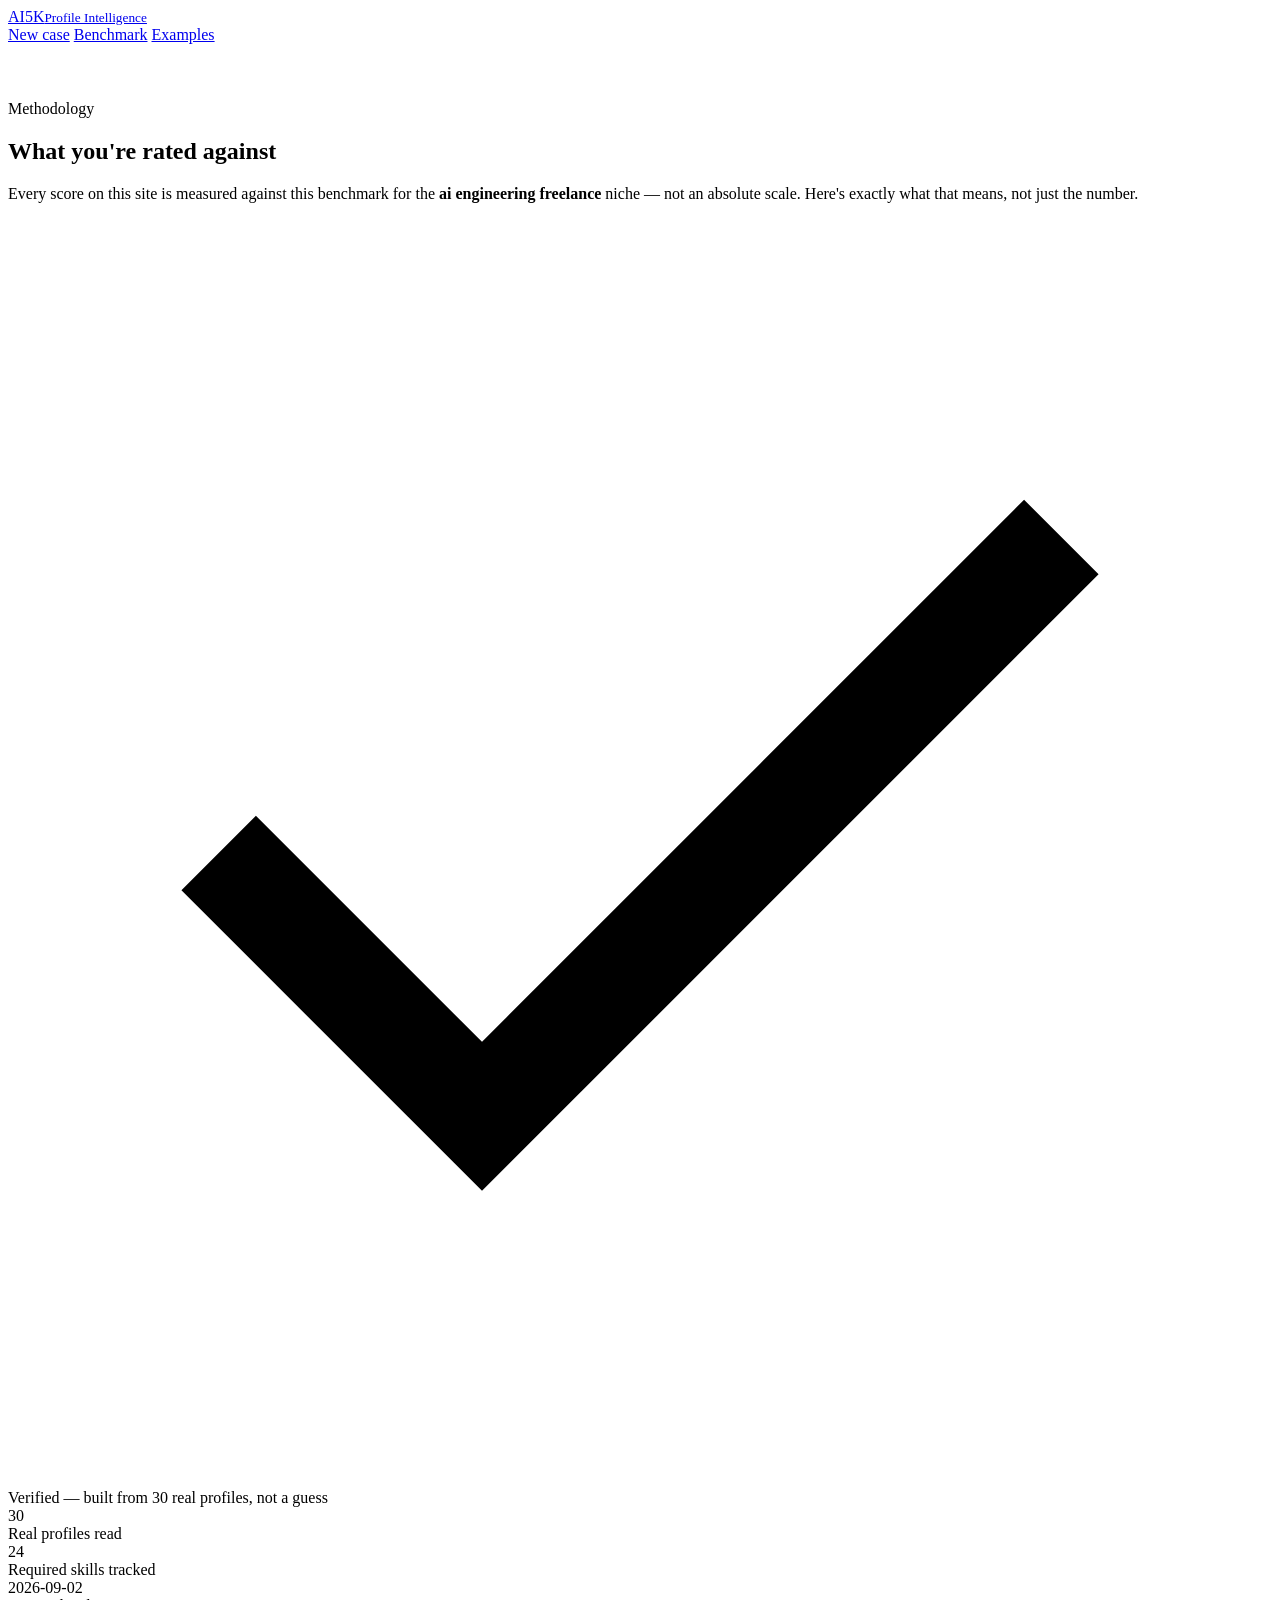
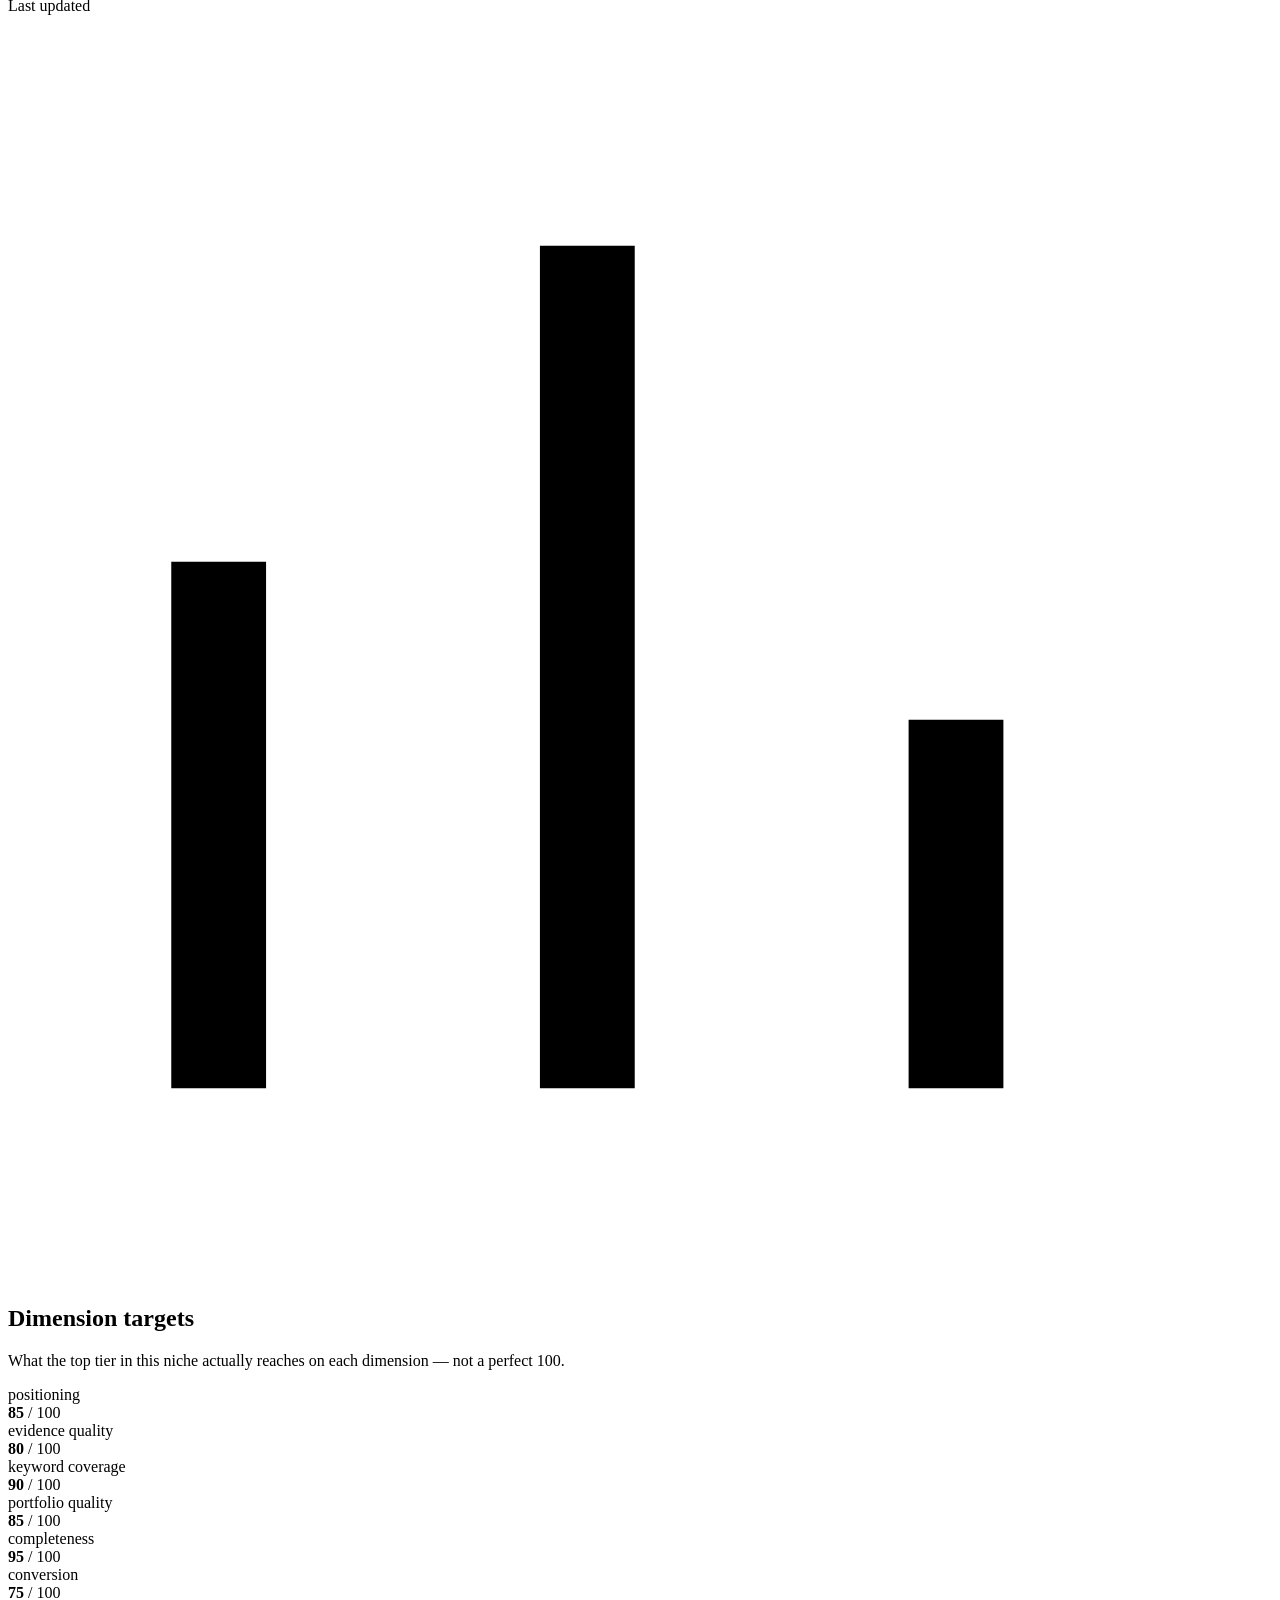
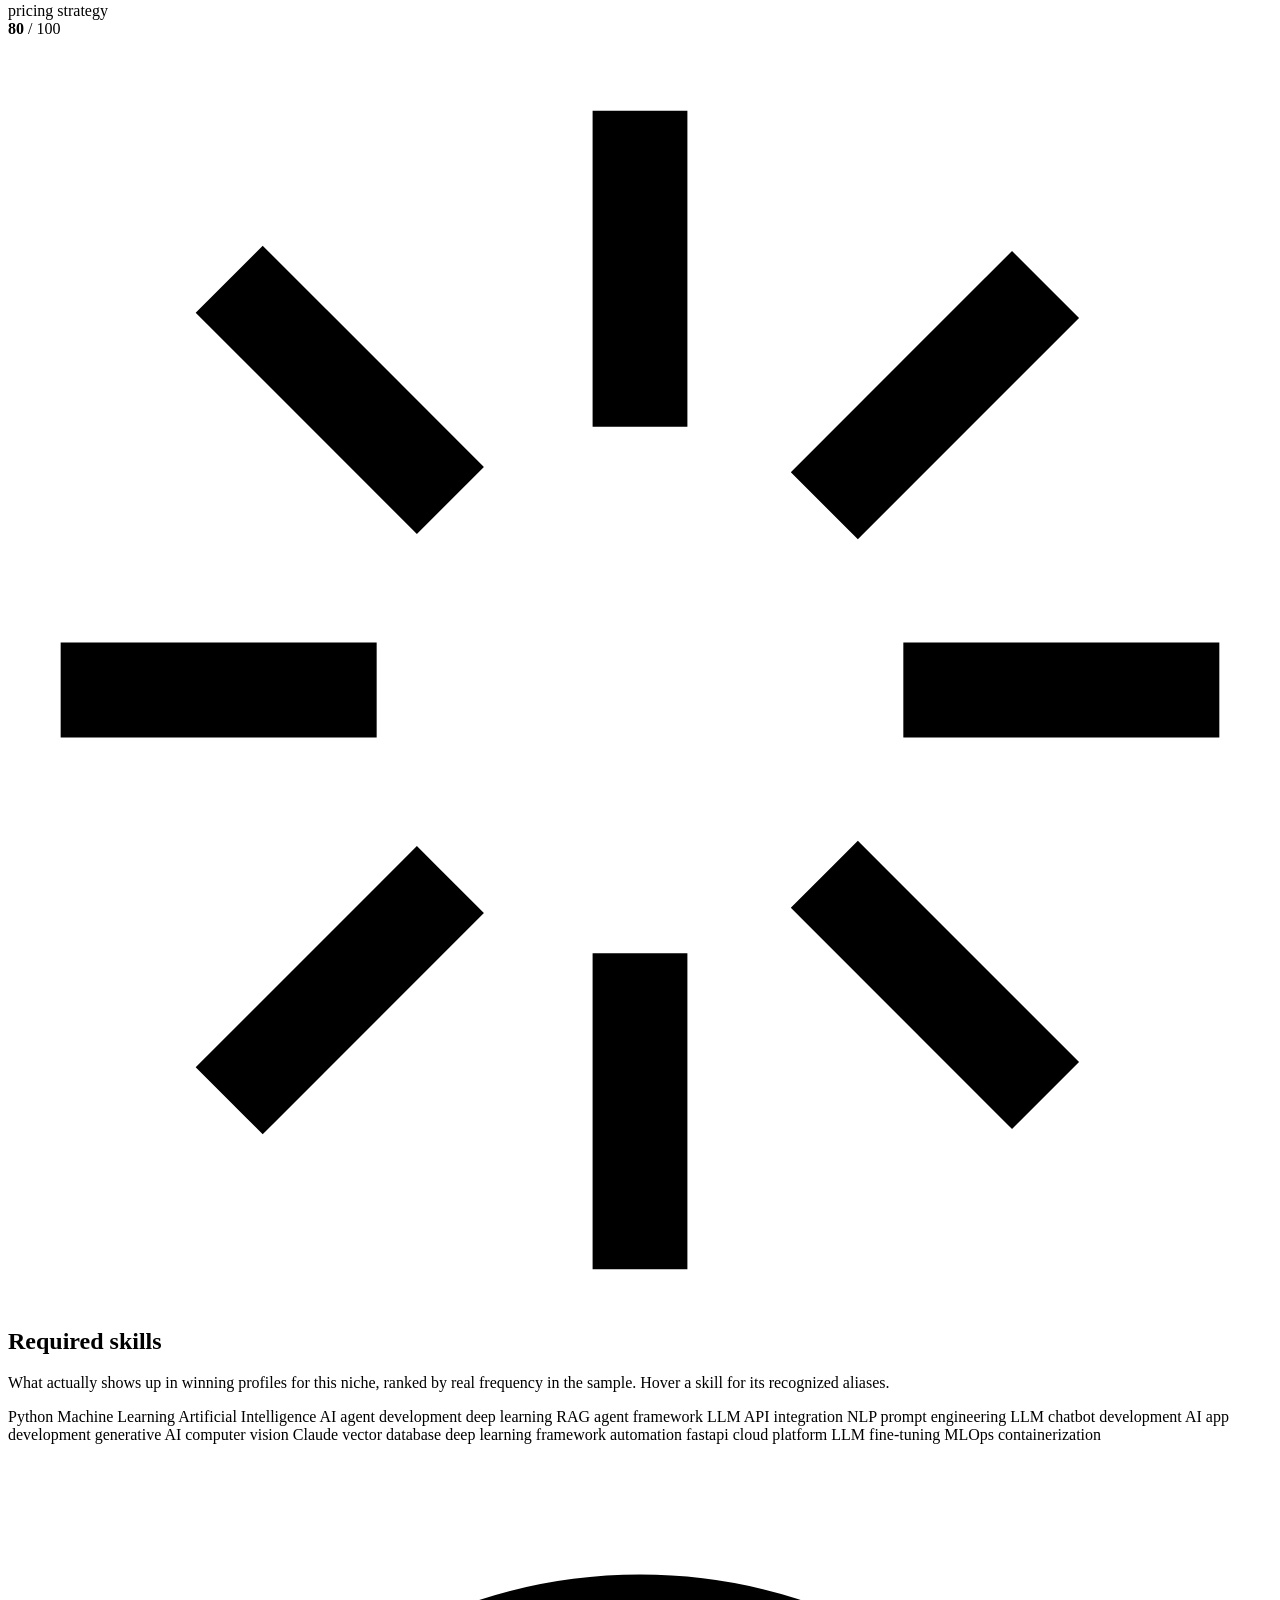
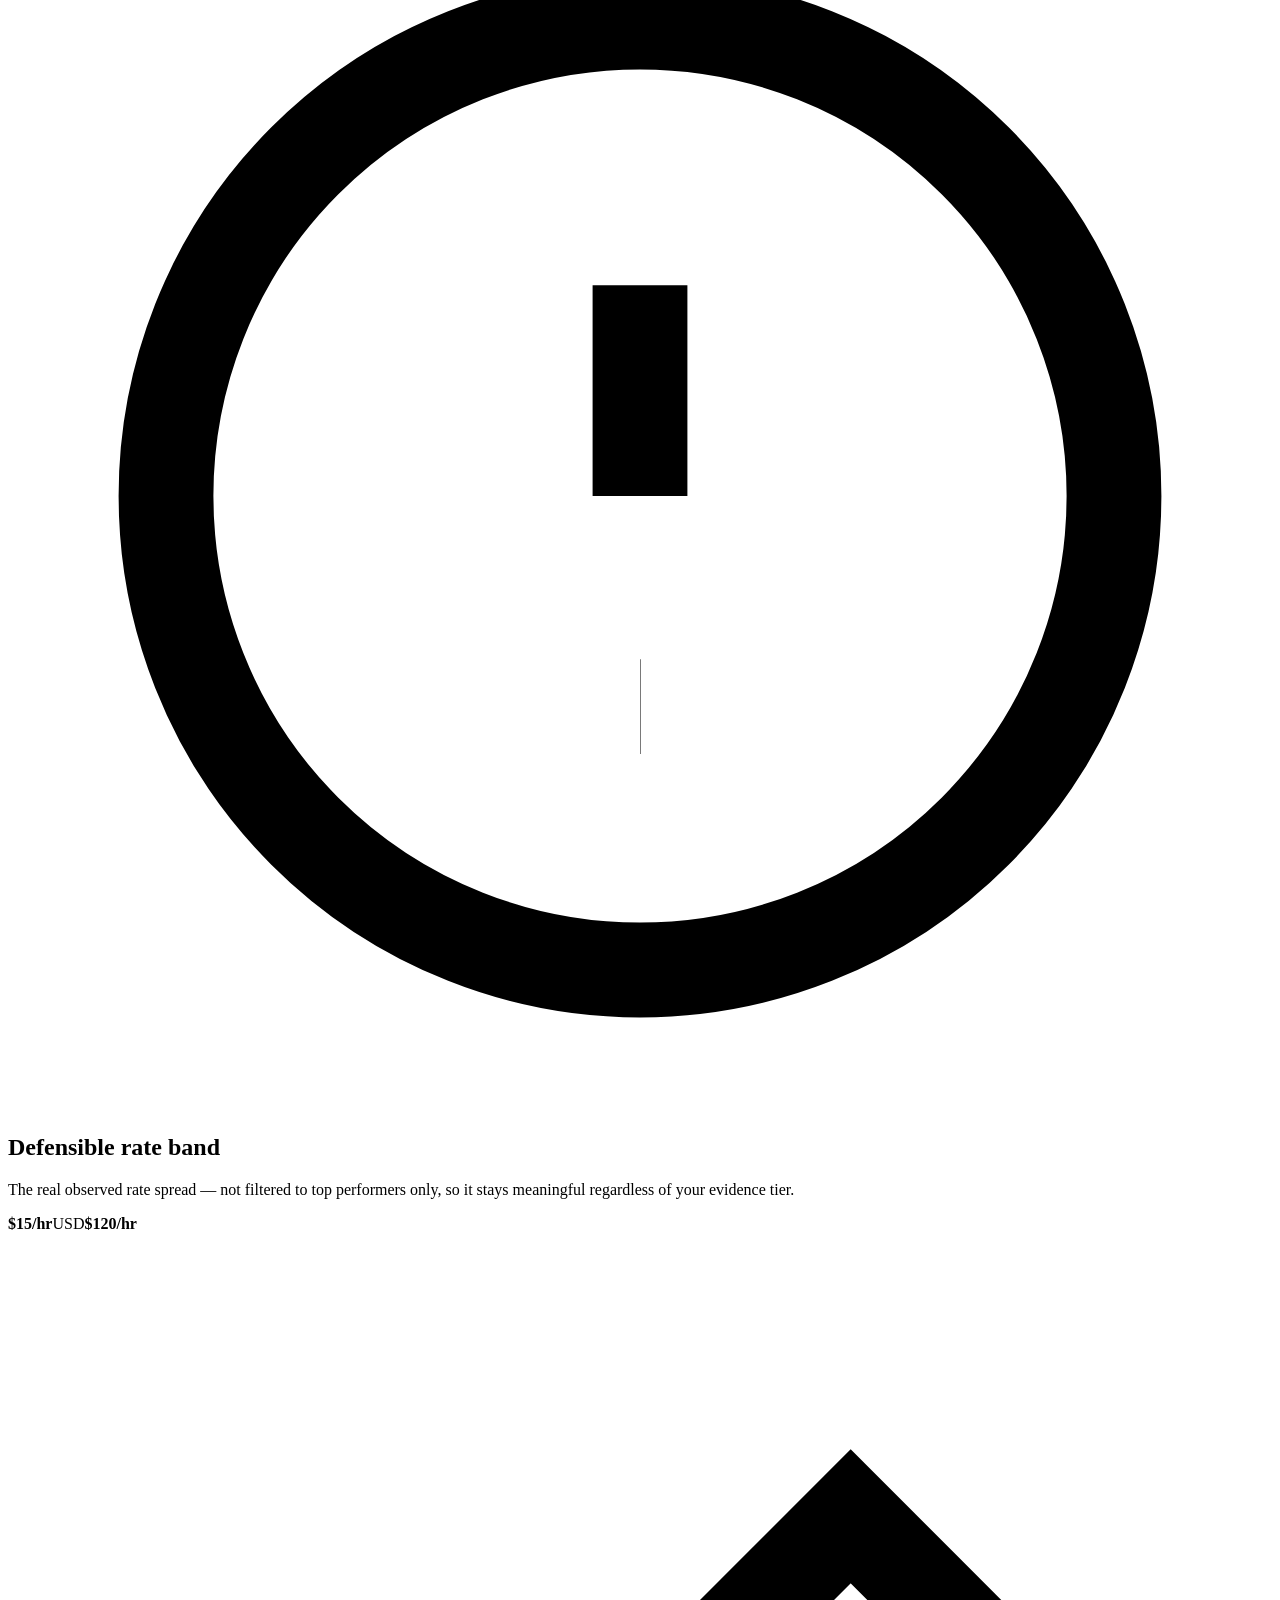
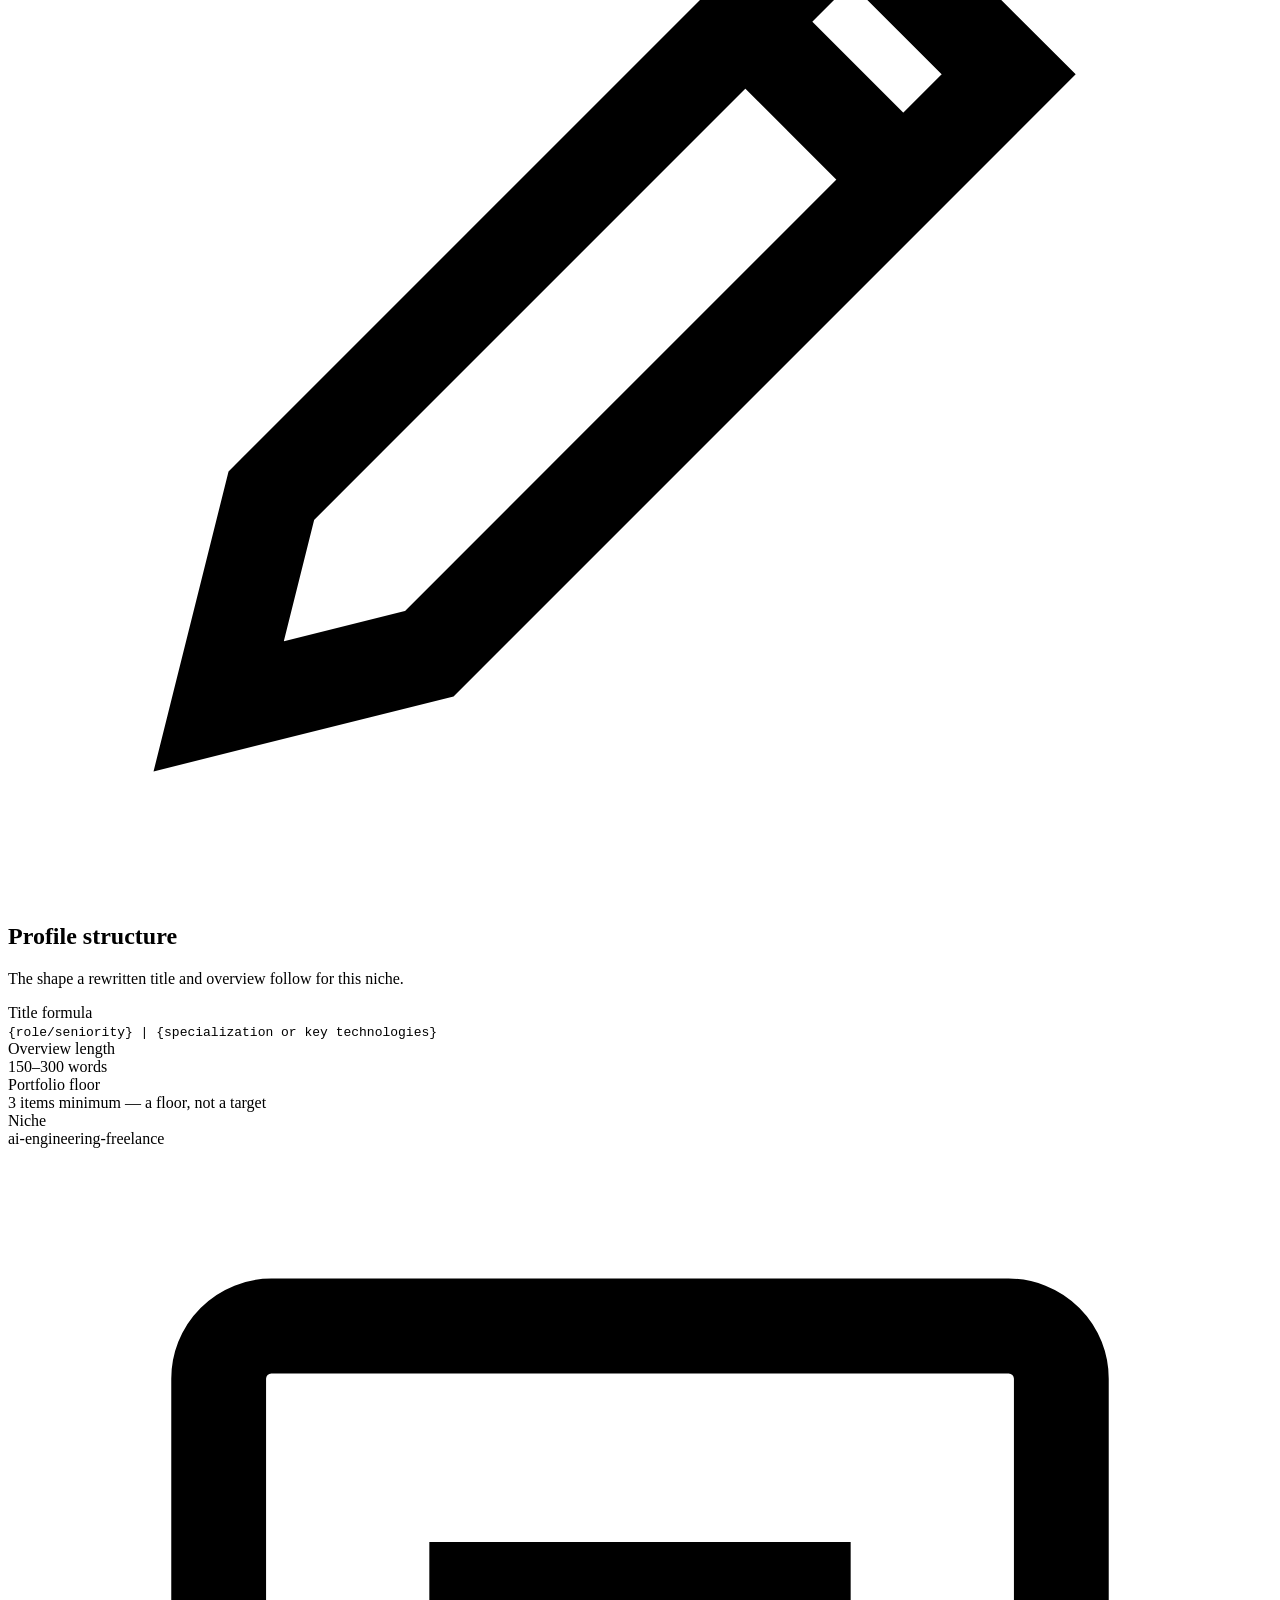
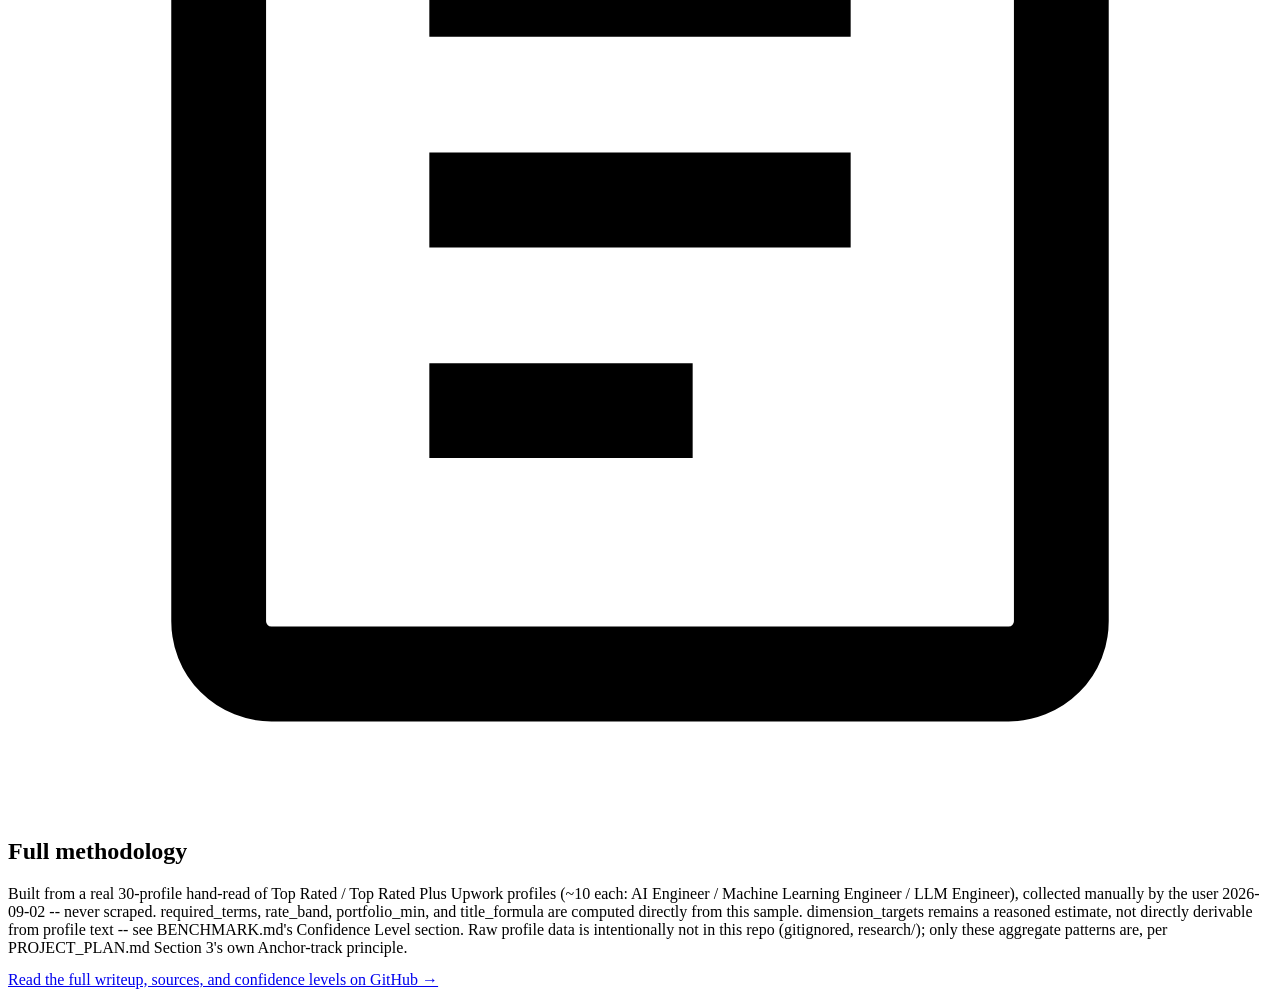
==== docs/benchmark.html @ 74b33890 "Add static site build for GitHub Pages deployment Docling (torch-based CV parsing) is too heavy for " ====
<!doctype html>
<html lang="en">
<head>
  <meta charset="utf-8">
  <meta name="viewport" content="width=device-width, initial-scale=1">
  <title>Benchmark — AI5K</title>
  <link rel="stylesheet" href="/UpworkGitHUBresumeAI/static/style.css">
</head>
<body>
  <header class="site-header">
    <div class="site-header-inner">
      <a href="/UpworkGitHUBresumeAI/" class="wordmark">AI5K<small>Profile Intelligence</small></a>
      <nav class="header-nav">
        <a href="/UpworkGitHUBresumeAI/">New case</a>
        <a href="/UpworkGitHUBresumeAI/benchmark">Benchmark</a>
        <a href="/UpworkGitHUBresumeAI/examples">Examples</a>
        
      </nav>
    </div>
  </header>
  <main class="container">
    
  <section class="hero left fade-in" style="padding-top: 40px;">
    <p class="eyebrow">Methodology</p>
    <h1>What you're rated against</h1>
    <p>Every score on this site is measured against this benchmark for the <strong>ai engineering freelance</strong> niche — not an absolute scale. Here's exactly what that means, not just the number.</p>

    
    <div class="verify-badge" style="margin-top: 18px;">
      <svg viewBox="0 0 24 24" fill="none" stroke="currentColor" stroke-width="2"><path d="M20 6 9 17l-5-5"/></svg>
      Verified — built from 30 real profiles, not a guess
    </div>
    
  </section>

  <div class="stat-row fade-in fade-in-1">
    <div class="card dotted stat">
      <div class="stat-value">30</div>
      <div class="stat-label">Real profiles read</div>
    </div>
    <div class="card dotted stat">
      <div class="stat-value">24</div>
      <div class="stat-label">Required skills tracked</div>
    </div>
    <div class="card dotted stat">
      <div class="stat-value">2026-09-02</div>
      <div class="stat-label">Last updated</div>
    </div>
  </div>

  <div class="section sec-dims fade-in fade-in-2">
    <h2><svg viewBox="0 0 24 24" fill="none" stroke="currentColor" stroke-width="1.8"><path d="M4 20V10M11 20V4M18 20v-7"/></svg>Dimension targets</h2>
    <p class="section-caption">What the top tier in this niche actually reaches on each dimension — not a perfect 100.</p>
    
    <div class="dim-row" style="--dim-color: var(--dim-positioning)">
      <div class="dim-name">positioning</div>
      <div class="dim-track"><div class="dim-fill" style="width: 85.0%"></div></div>
      <div class="dim-value"><b>85</b> / 100</div>
    </div>
    
    <div class="dim-row" style="--dim-color: var(--dim-evidence_quality)">
      <div class="dim-name">evidence quality</div>
      <div class="dim-track"><div class="dim-fill" style="width: 80.0%"></div></div>
      <div class="dim-value"><b>80</b> / 100</div>
    </div>
    
    <div class="dim-row" style="--dim-color: var(--dim-keyword_coverage)">
      <div class="dim-name">keyword coverage</div>
      <div class="dim-track"><div class="dim-fill" style="width: 90.0%"></div></div>
      <div class="dim-value"><b>90</b> / 100</div>
    </div>
    
    <div class="dim-row" style="--dim-color: var(--dim-portfolio_quality)">
      <div class="dim-name">portfolio quality</div>
      <div class="dim-track"><div class="dim-fill" style="width: 85.0%"></div></div>
      <div class="dim-value"><b>85</b> / 100</div>
    </div>
    
    <div class="dim-row" style="--dim-color: var(--dim-completeness)">
      <div class="dim-name">completeness</div>
      <div class="dim-track"><div class="dim-fill" style="width: 95.0%"></div></div>
      <div class="dim-value"><b>95</b> / 100</div>
    </div>
    
    <div class="dim-row" style="--dim-color: var(--dim-conversion)">
      <div class="dim-name">conversion</div>
      <div class="dim-track"><div class="dim-fill" style="width: 75.0%"></div></div>
      <div class="dim-value"><b>75</b> / 100</div>
    </div>
    
    <div class="dim-row" style="--dim-color: var(--dim-pricing_strategy)">
      <div class="dim-name">pricing strategy</div>
      <div class="dim-track"><div class="dim-fill" style="width: 80.0%"></div></div>
      <div class="dim-value"><b>80</b> / 100</div>
    </div>
    
  </div>

  <div class="section sec-gaps fade-in fade-in-2">
    <h2><svg viewBox="0 0 24 24" fill="none" stroke="currentColor" stroke-width="1.8"><path d="M12 1v6M12 17v6M4.2 4.2l4.2 4.2M15.5 15.5l4.2 4.2M1 12h6M17 12h6M4.2 19.8l4.2-4.2M15.5 8.5l4.2-4.2"/></svg>Required skills</h2>
    <p class="section-caption">What actually shows up in winning profiles for this niche, ranked by real frequency in the sample. Hover a skill for its recognized aliases.</p>
    <div class="skill-pills">
      
      <span class="skill-pill">Python</span>
      
      <span class="skill-pill" title="also matches: ML">Machine Learning</span>
      
      <span class="skill-pill" title="also matches: AI">Artificial Intelligence</span>
      
      <span class="skill-pill" title="also matches: ai agents, agentic ai, multi-agent, agentic workflows">AI agent development</span>
      
      <span class="skill-pill" title="also matches: deep neural network">deep learning</span>
      
      <span class="skill-pill" title="also matches: retrieval augmented generation, retrieval-augmented generation">RAG</span>
      
      <span class="skill-pill" title="also matches: langchain, langgraph, llamaindex, autogen, crewai">agent framework</span>
      
      <span class="skill-pill" title="also matches: openai api, anthropic api, gemini api">LLM API integration</span>
      
      <span class="skill-pill" title="also matches: natural language processing">NLP</span>
      
      <span class="skill-pill" title="also matches: llm prompt engineering, prompt design">prompt engineering</span>
      
      <span class="skill-pill" title="also matches: large language model, large language models">LLM</span>
      
      <span class="skill-pill" title="also matches: ai chatbot, conversational ai">chatbot development</span>
      
      <span class="skill-pill">AI app development</span>
      
      <span class="skill-pill" title="also matches: genai, gen ai">generative AI</span>
      
      <span class="skill-pill" title="also matches: opencv, yolo, image processing">computer vision</span>
      
      <span class="skill-pill" title="also matches: anthropic claude">Claude</span>
      
      <span class="skill-pill" title="also matches: pinecone, weaviate, qdrant, chroma, milvus, pgvector">vector database</span>
      
      <span class="skill-pill" title="also matches: pytorch, tensorflow">deep learning framework</span>
      
      <span class="skill-pill" title="also matches: n8n, workflow automation, zapier, make.com">automation</span>
      
      <span class="skill-pill">fastapi</span>
      
      <span class="skill-pill" title="also matches: aws, amazon web services, gcp, azure">cloud platform</span>
      
      <span class="skill-pill" title="also matches: fine-tune, fine-tuning, lora, qlora">LLM fine-tuning</span>
      
      <span class="skill-pill" title="also matches: model deployment, model serving, ml pipelines">MLOps</span>
      
      <span class="skill-pill" title="also matches: docker, kubernetes">containerization</span>
      
    </div>
  </div>

  <div class="section sec-flags fade-in fade-in-2">
    <h2><svg viewBox="0 0 24 24" fill="none" stroke="currentColor" stroke-width="1.8"><circle cx="12" cy="12" r="9"/><path d="M12 8v4M12 16h.01"/></svg>Defensible rate band</h2>
    <p class="section-caption">The real observed rate spread — not filtered to top performers only, so it stays meaningful regardless of your evidence tier.</p>
    <div class="rate-bar-wrap">
      <div class="rate-bar"><div class="rate-bar-fill"></div></div>
      <div class="rate-labels"><b>$15/hr</b><span>USD</span><b>$120/hr</b></div>
    </div>
  </div>

  <div class="section sec-generated fade-in fade-in-2">
    <h2><svg viewBox="0 0 24 24" fill="none" stroke="currentColor" stroke-width="1.8"><path d="M4 20l1-4L16 5l3 3-11 11-4 1z"/><path d="M14 7l3 3"/></svg>Profile structure</h2>
    <p class="section-caption">The shape a rewritten title and overview follow for this niche.</p>
    <div class="structure-grid">
      <div class="card dotted structure-item">
        <div class="k">Title formula</div>
        <div class="v"><code>{role/seniority} | {specialization or key technologies}</code></div>
      </div>
      <div class="card dotted structure-item">
        <div class="k">Overview length</div>
        <div class="v">150&ndash;300 words</div>
      </div>
      <div class="card dotted structure-item">
        <div class="k">Portfolio floor</div>
        <div class="v">3 items minimum — a floor, not a target</div>
      </div>
      <div class="card dotted structure-item">
        <div class="k">Niche</div>
        <div class="v">ai-engineering-freelance</div>
      </div>
    </div>
  </div>

  <div class="section sec-ledger fade-in fade-in-2">
    <h2><svg viewBox="0 0 24 24" fill="none" stroke="currentColor" stroke-width="1.8"><rect x="4" y="3" width="16" height="18" rx="1"/><path d="M8 8h8M8 12h8M8 16h5"/></svg>Full methodology</h2>
    <div class="card dotted methodology-note">
      <p style="margin: 0 0 14px;">Built from a real 30-profile hand-read of Top Rated / Top Rated Plus Upwork profiles (~10 each: AI Engineer / Machine Learning Engineer / LLM Engineer), collected manually by the user 2026-09-02 -- never scraped. required_terms, rate_band, portfolio_min, and title_formula are computed directly from this sample. dimension_targets remains a reasoned estimate, not directly derivable from profile text -- see BENCHMARK.md's Confidence Level section. Raw profile data is intentionally not in this repo (gitignored, research/); only these aggregate patterns are, per PROJECT_PLAN.md Section 3's own Anchor-track principle.</p>
      <a href="https://github.com/jasondhaki/UpworkGitHUBresumeAI/blob/main/BENCHMARK.md">Read the full writeup, sources, and confidence levels on GitHub &rarr;</a>
    </div>
  </div>

  </main>
</body>
</html>
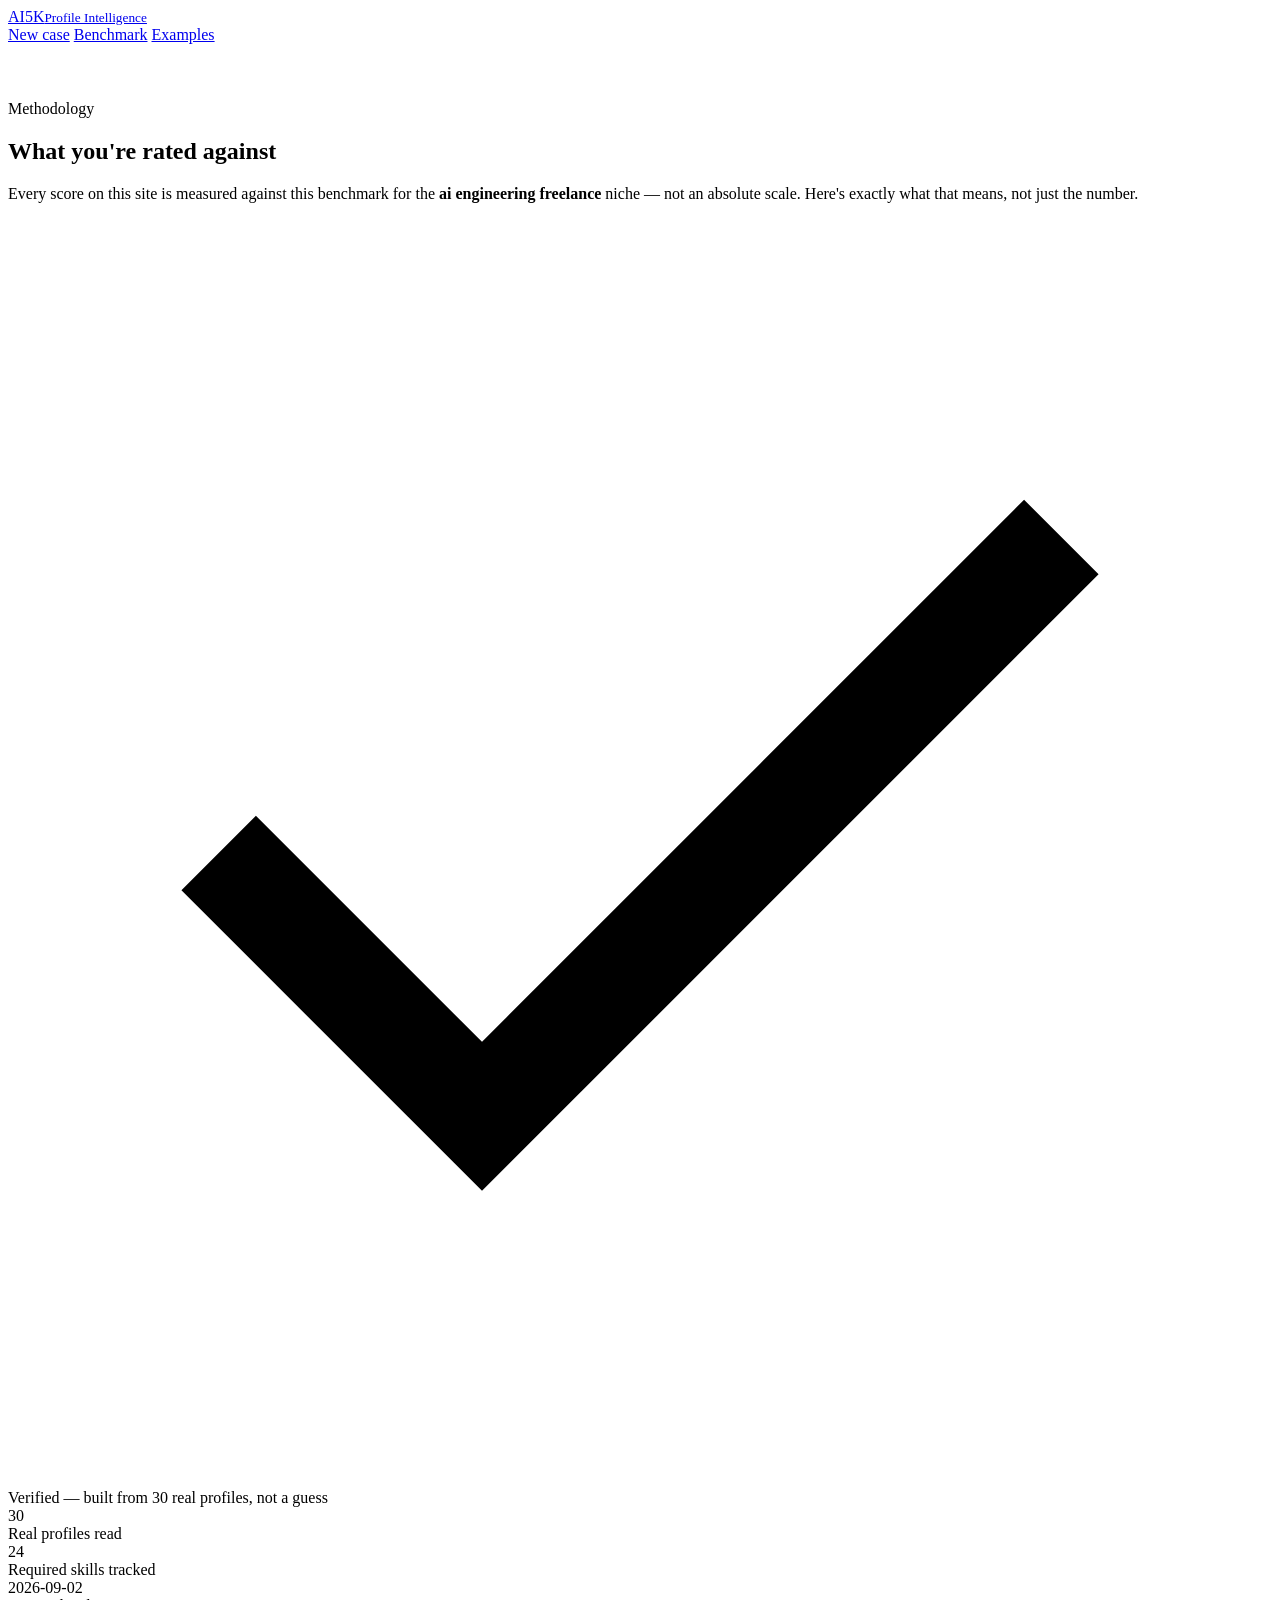
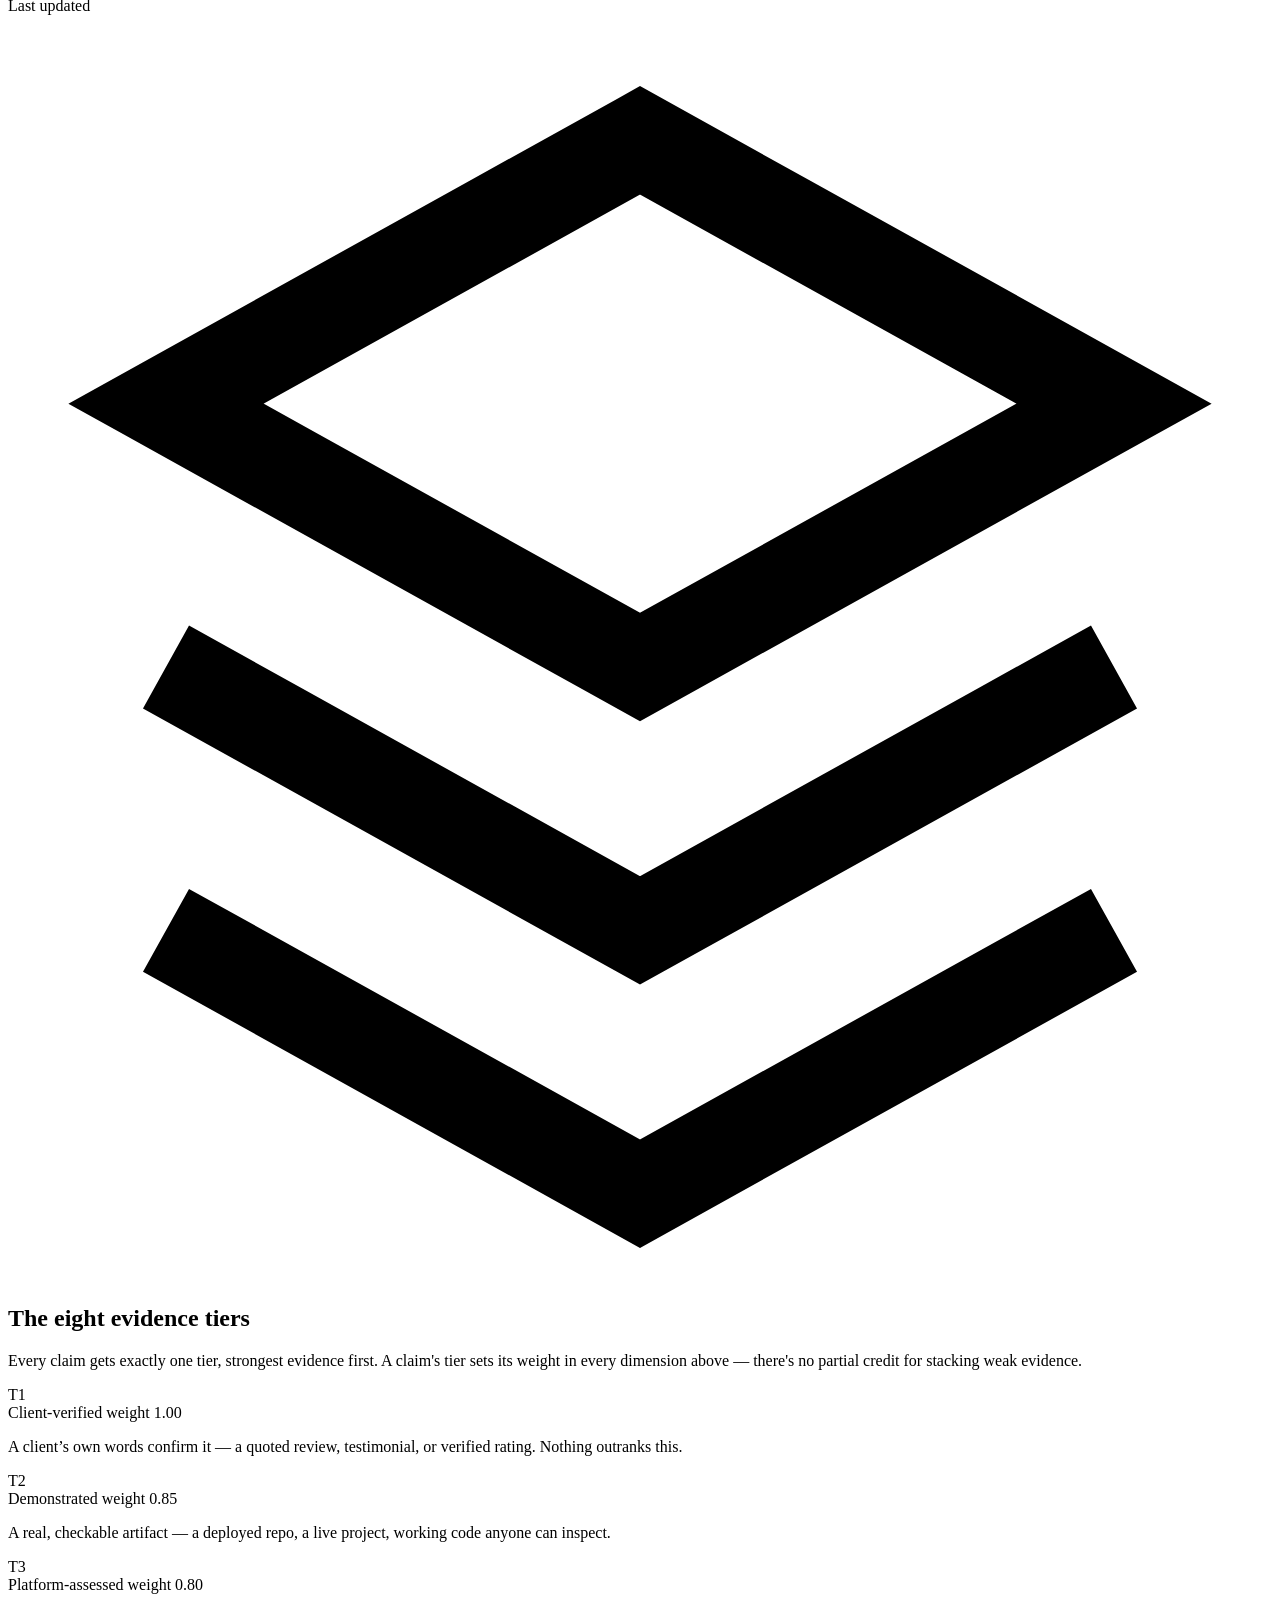
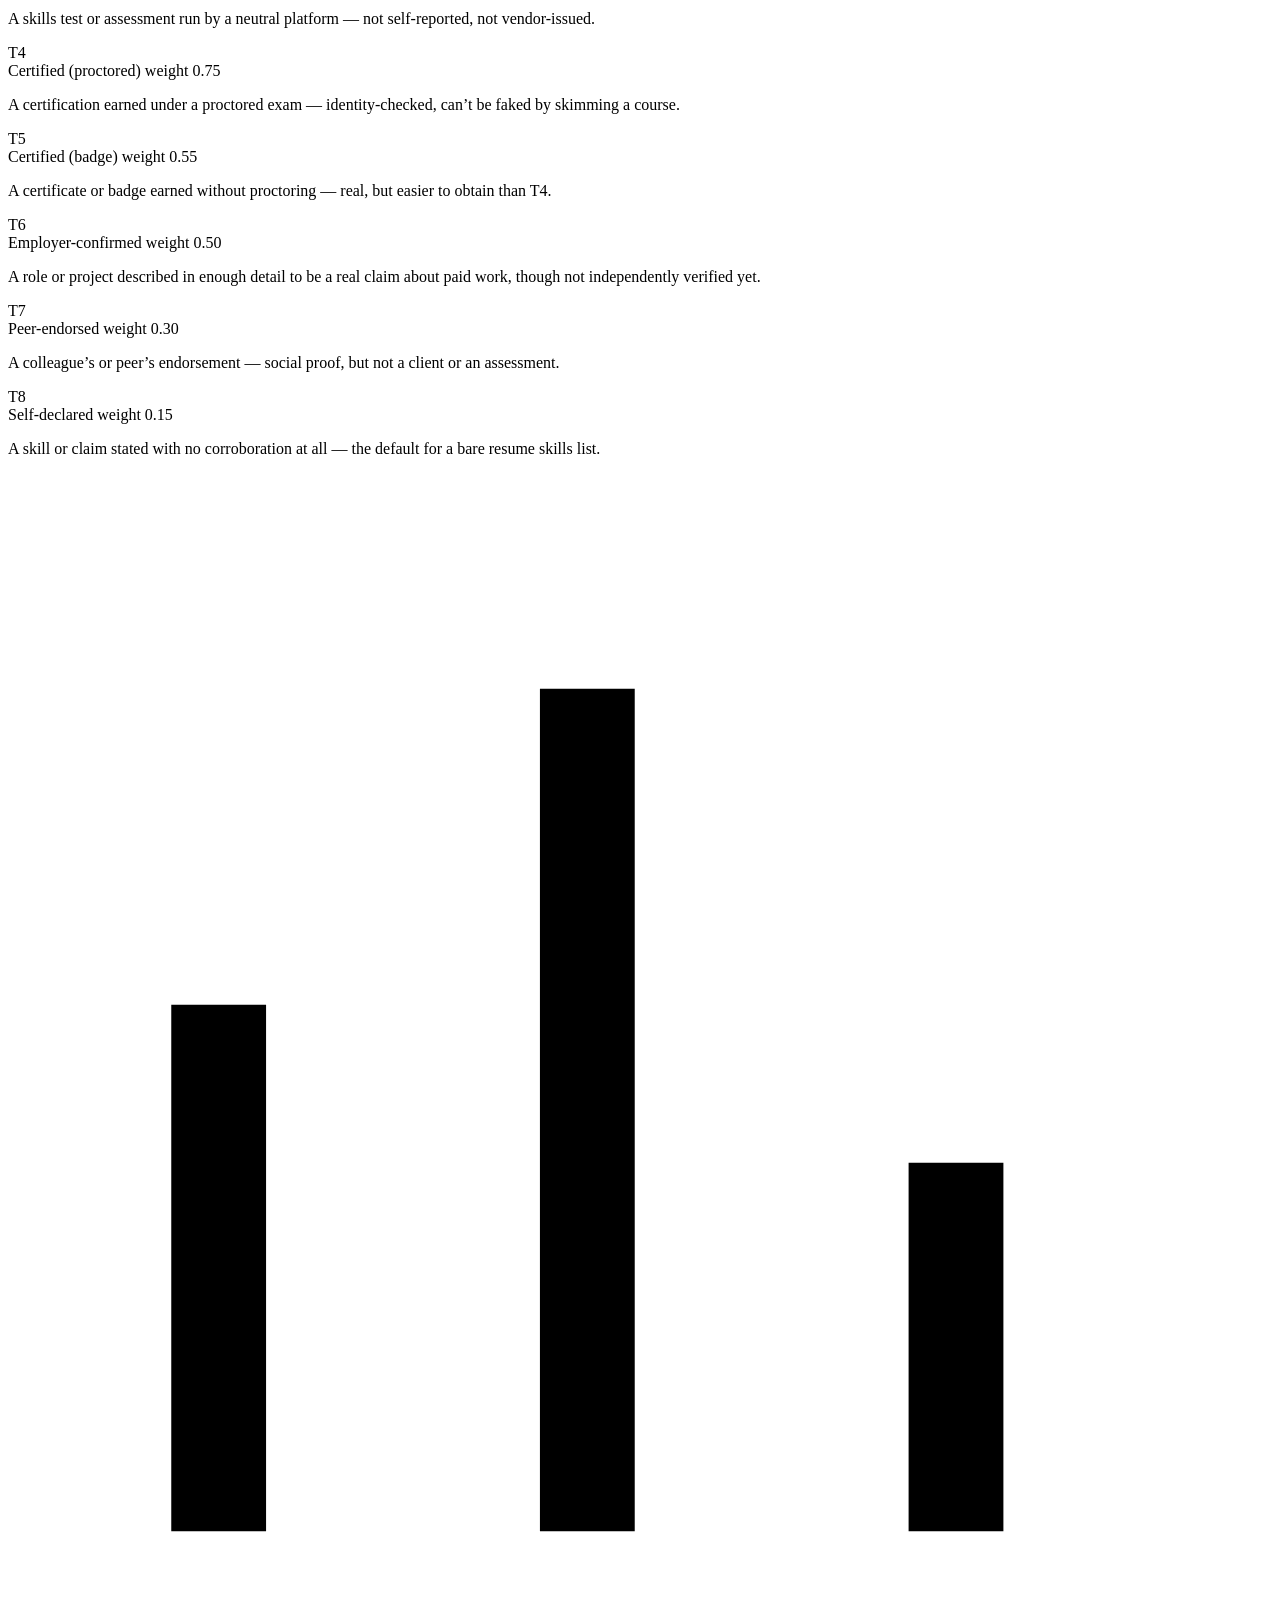
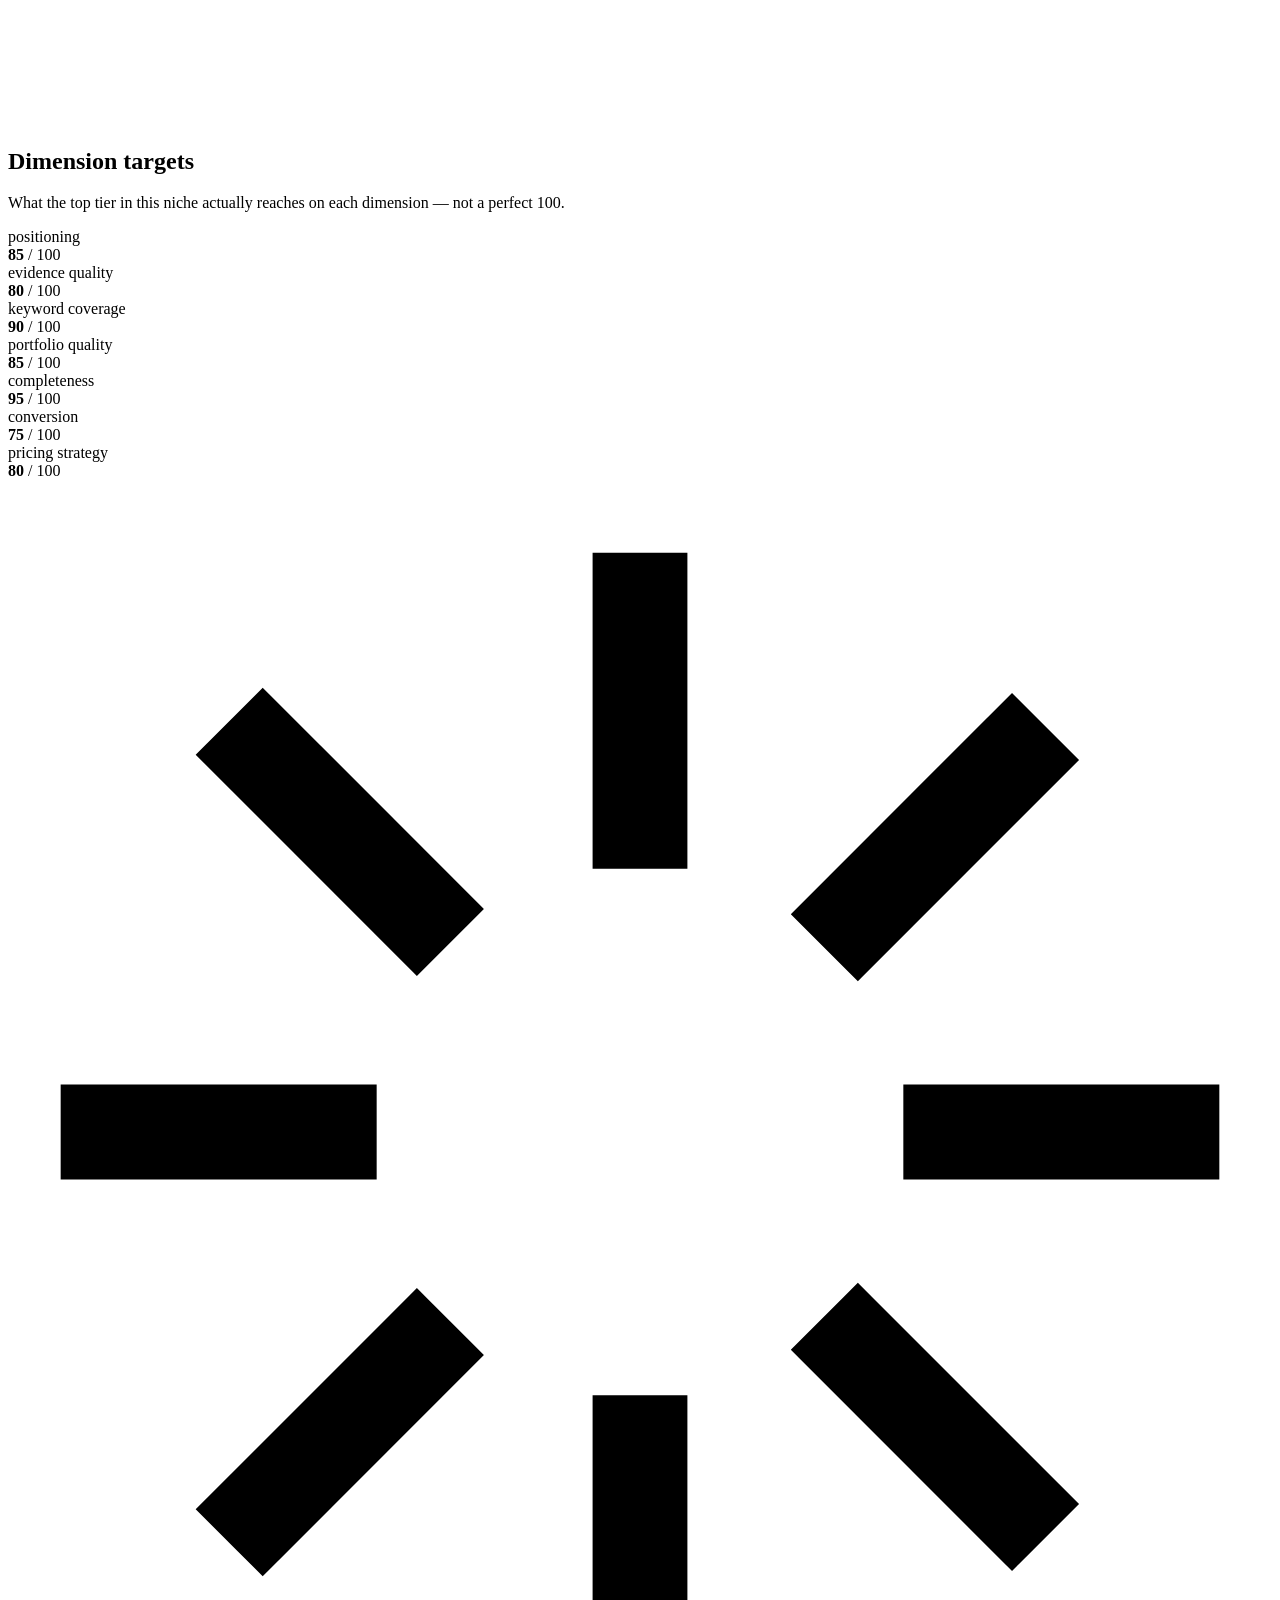
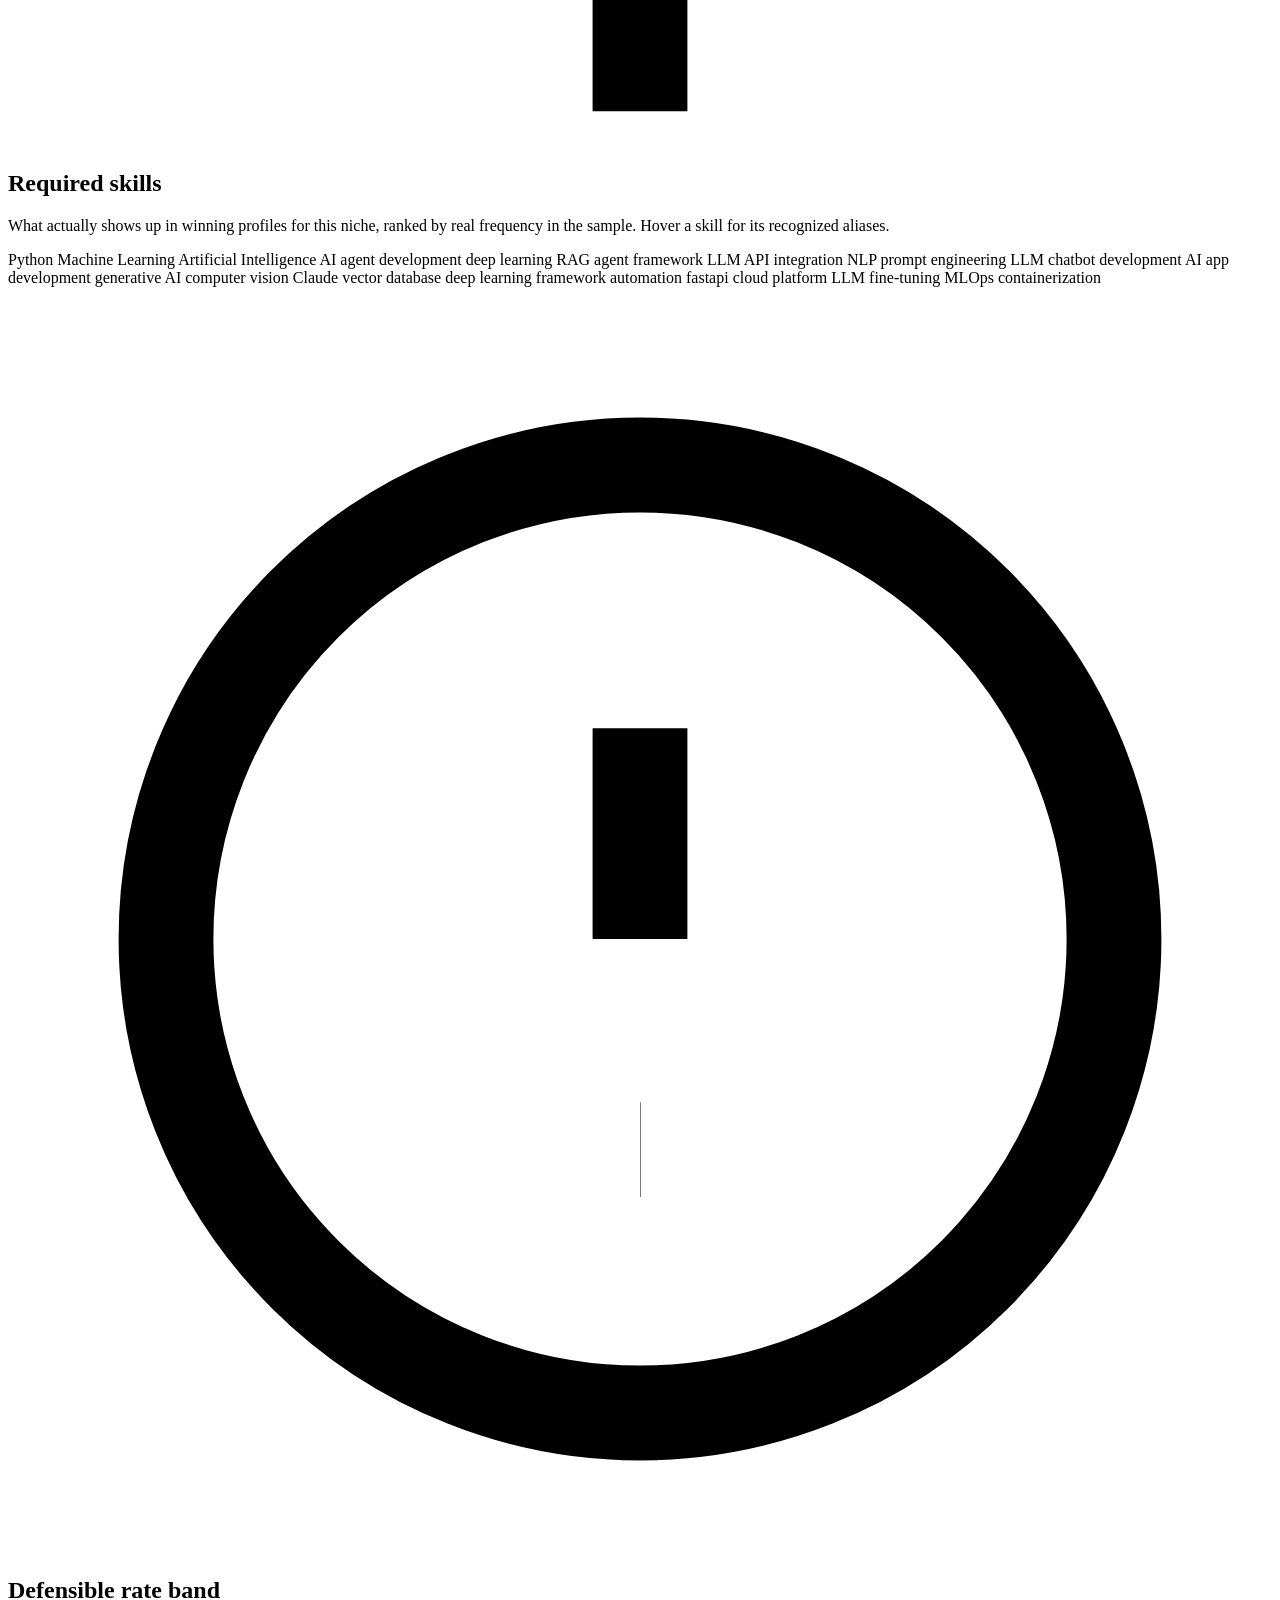
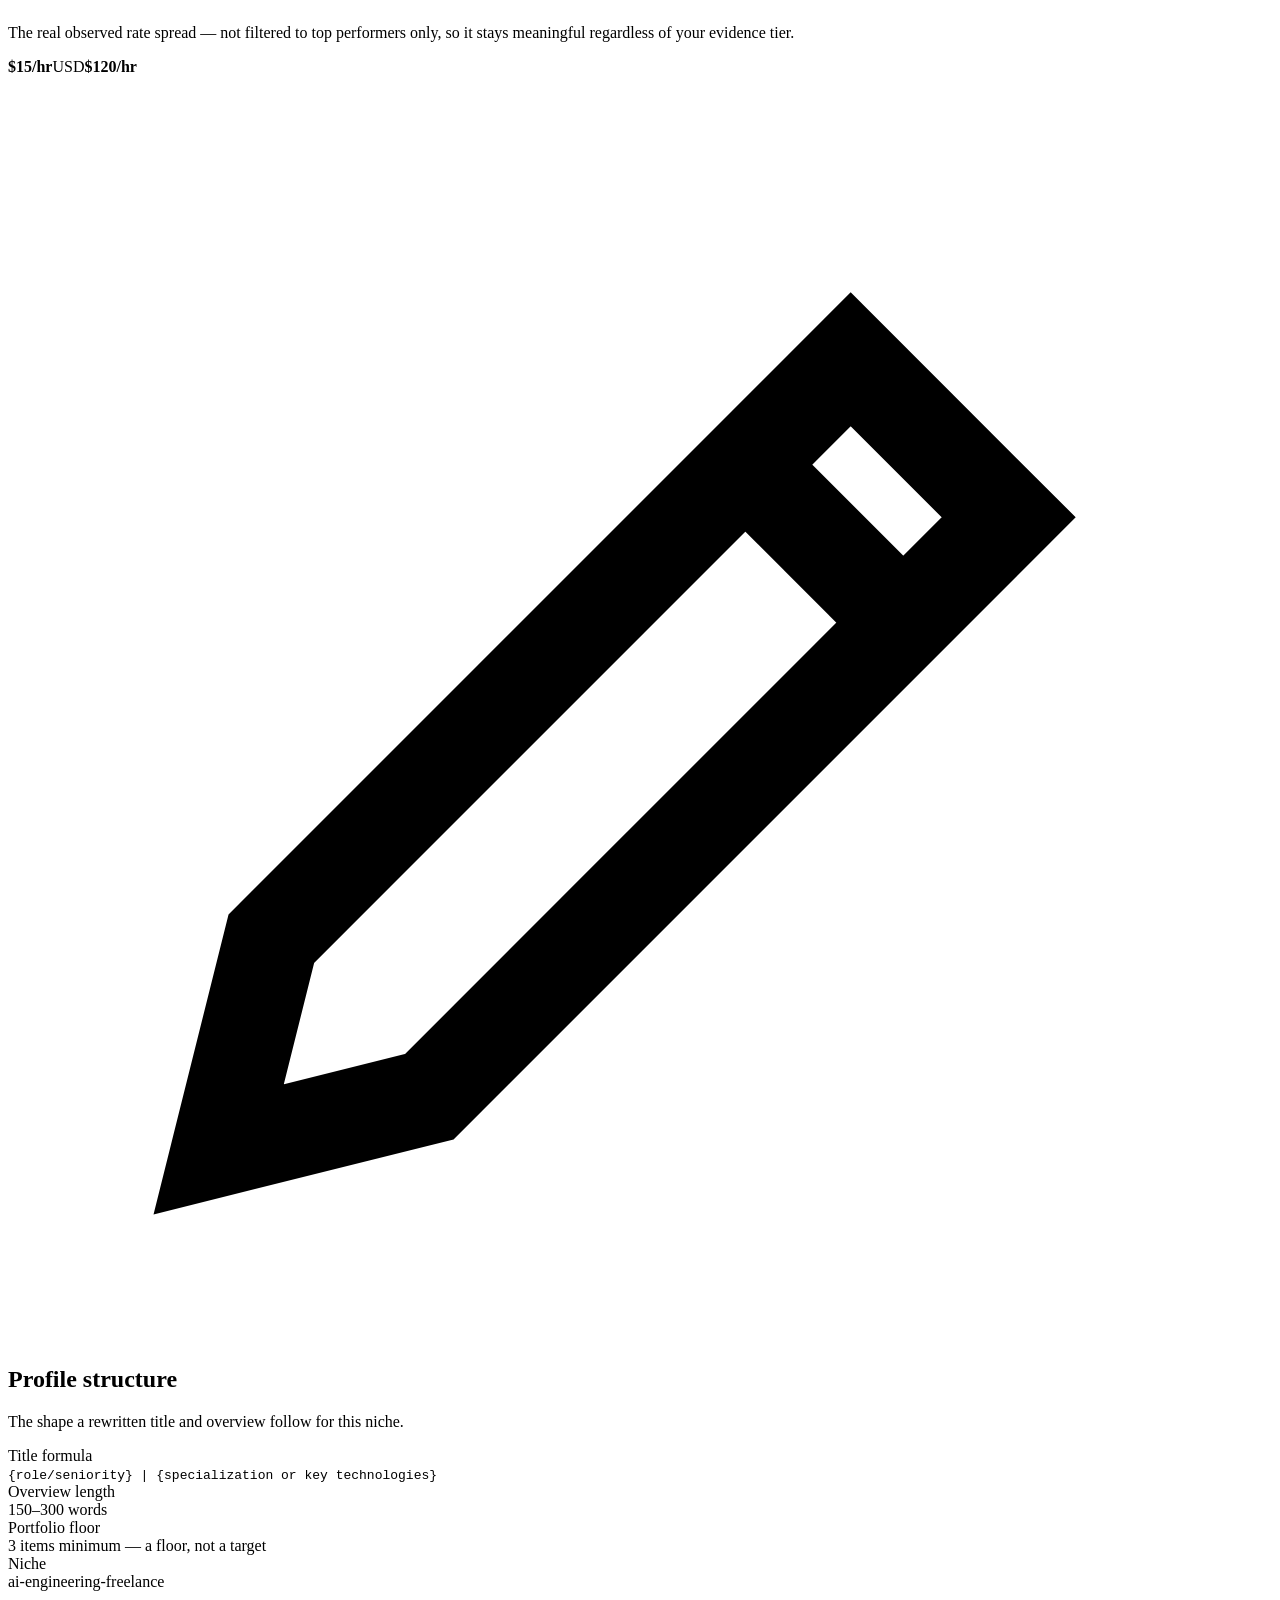
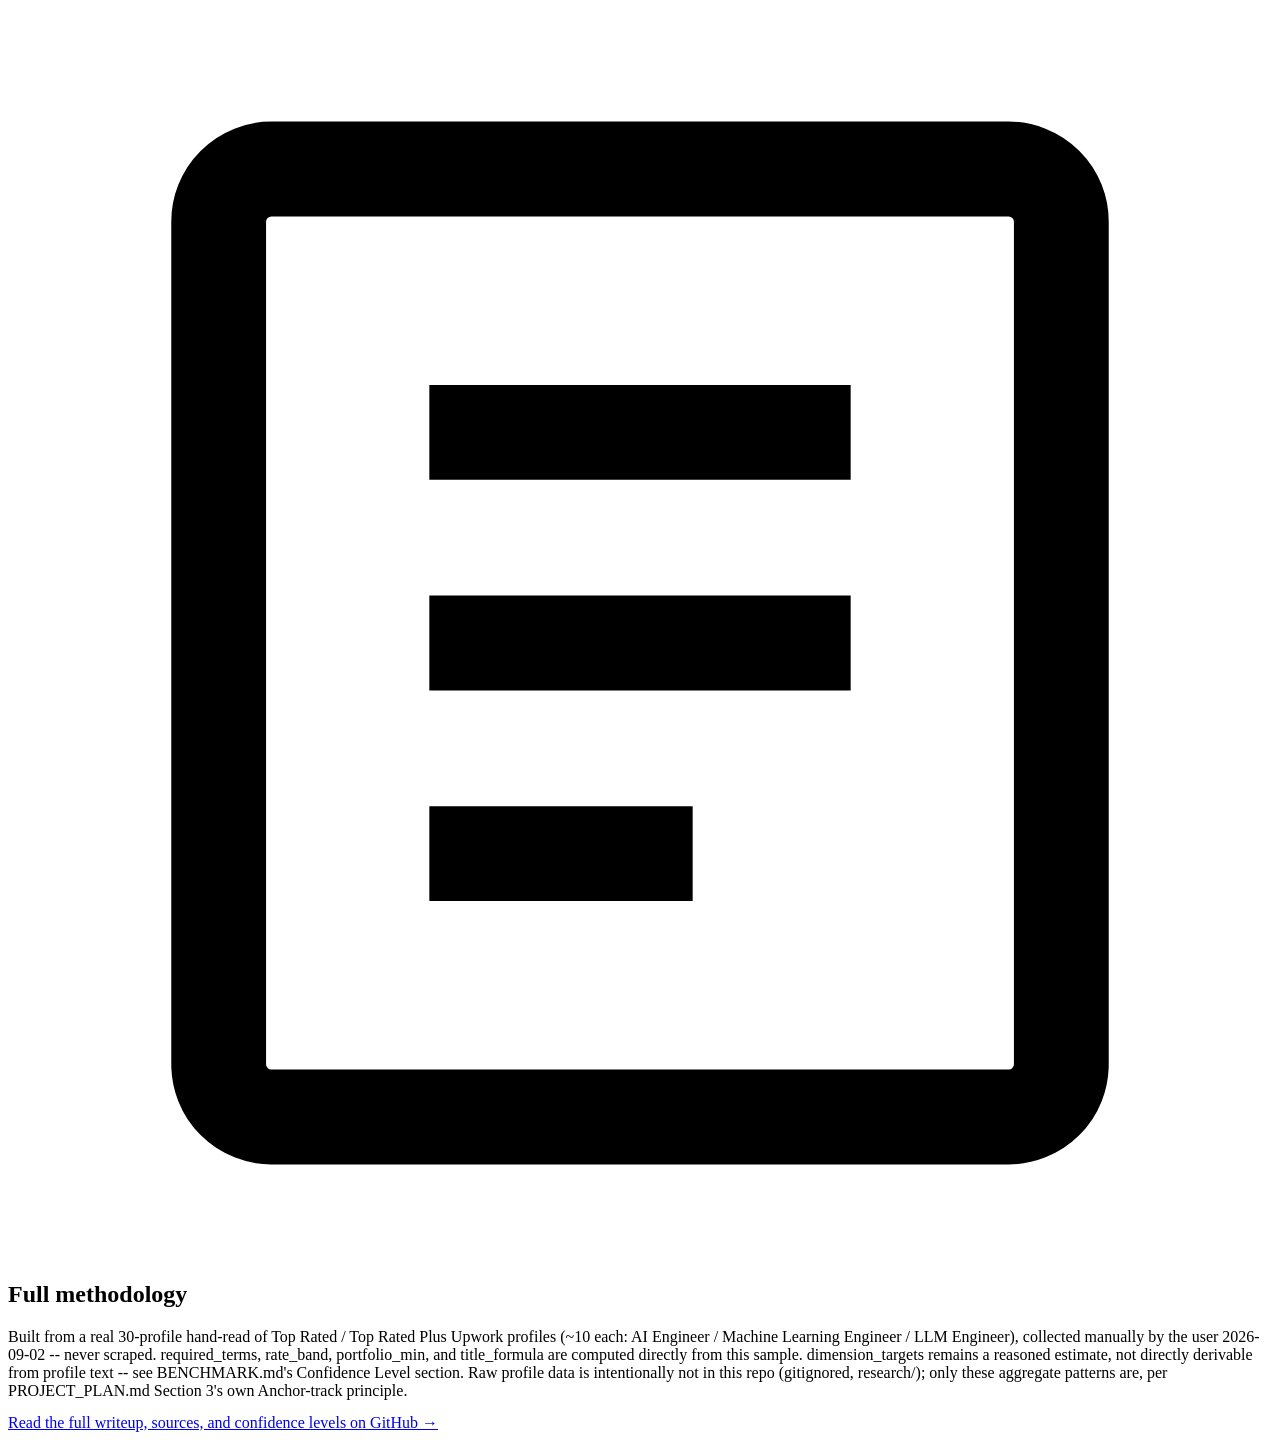
==== commit 255c5a2b: "Rebuild GitHub Pages static site to match current templates Picks up the T1-T8 tier legend partial o" ====
--- a/docs/benchmark.html
+++ b/docs/benchmark.html
@@ -48,6 +48,81 @@
     </div>
   </div>
 
+  <div class="fade-in fade-in-1">
+    
+<div class="section sec-tiers">
+  <h2><svg viewBox="0 0 24 24" fill="none" stroke="currentColor" stroke-width="1.8"><path d="M12 2 3 7l9 5 9-5-9-5Z"/><path d="M3 12l9 5 9-5M3 17l9 5 9-5"/></svg>The eight evidence tiers</h2>
+  <p class="section-caption">Every claim gets exactly one tier, strongest evidence first. A claim's tier sets its weight in every dimension above &mdash; there's no partial credit for stacking weak evidence.</p>
+  <div class="tier-legend">
+    
+    <div class="tier-legend-row">
+      <span class="tier" style="--strength: 1.0">T1</span>
+      <div class="tier-legend-copy">
+        <div class="tier-legend-label">Client-verified <span class="tier-legend-weight">weight 1.00</span></div>
+        <p>A client’s own words confirm it — a quoted review, testimonial, or verified rating. Nothing outranks this.</p>
+      </div>
+    </div>
+    
+    <div class="tier-legend-row">
+      <span class="tier" style="--strength: 0.85">T2</span>
+      <div class="tier-legend-copy">
+        <div class="tier-legend-label">Demonstrated <span class="tier-legend-weight">weight 0.85</span></div>
+        <p>A real, checkable artifact — a deployed repo, a live project, working code anyone can inspect.</p>
+      </div>
+    </div>
+    
+    <div class="tier-legend-row">
+      <span class="tier" style="--strength: 0.8">T3</span>
+      <div class="tier-legend-copy">
+        <div class="tier-legend-label">Platform-assessed <span class="tier-legend-weight">weight 0.80</span></div>
+        <p>A skills test or assessment run by a neutral platform — not self-reported, not vendor-issued.</p>
+      </div>
+    </div>
+    
+    <div class="tier-legend-row">
+      <span class="tier" style="--strength: 0.75">T4</span>
+      <div class="tier-legend-copy">
+        <div class="tier-legend-label">Certified (proctored) <span class="tier-legend-weight">weight 0.75</span></div>
+        <p>A certification earned under a proctored exam — identity-checked, can’t be faked by skimming a course.</p>
+      </div>
+    </div>
+    
+    <div class="tier-legend-row">
+      <span class="tier" style="--strength: 0.55">T5</span>
+      <div class="tier-legend-copy">
+        <div class="tier-legend-label">Certified (badge) <span class="tier-legend-weight">weight 0.55</span></div>
+        <p>A certificate or badge earned without proctoring — real, but easier to obtain than T4.</p>
+      </div>
+    </div>
+    
+    <div class="tier-legend-row">
+      <span class="tier" style="--strength: 0.5">T6</span>
+      <div class="tier-legend-copy">
+        <div class="tier-legend-label">Employer-confirmed <span class="tier-legend-weight">weight 0.50</span></div>
+        <p>A role or project described in enough detail to be a real claim about paid work, though not independently verified yet.</p>
+      </div>
+    </div>
+    
+    <div class="tier-legend-row">
+      <span class="tier" style="--strength: 0.3">T7</span>
+      <div class="tier-legend-copy">
+        <div class="tier-legend-label">Peer-endorsed <span class="tier-legend-weight">weight 0.30</span></div>
+        <p>A colleague’s or peer’s endorsement — social proof, but not a client or an assessment.</p>
+      </div>
+    </div>
+    
+    <div class="tier-legend-row">
+      <span class="tier" style="--strength: 0.15">T8</span>
+      <div class="tier-legend-copy">
+        <div class="tier-legend-label">Self-declared <span class="tier-legend-weight">weight 0.15</span></div>
+        <p>A skill or claim stated with no corroboration at all — the default for a bare resume skills list.</p>
+      </div>
+    </div>
+    
+  </div>
+</div>
+  </div>
+
   <div class="section sec-dims fade-in fade-in-2">
     <h2><svg viewBox="0 0 24 24" fill="none" stroke="currentColor" stroke-width="1.8"><path d="M4 20V10M11 20V4M18 20v-7"/></svg>Dimension targets</h2>
     <p class="section-caption">What the top tier in this niche actually reaches on each dimension — not a perfect 100.</p>
